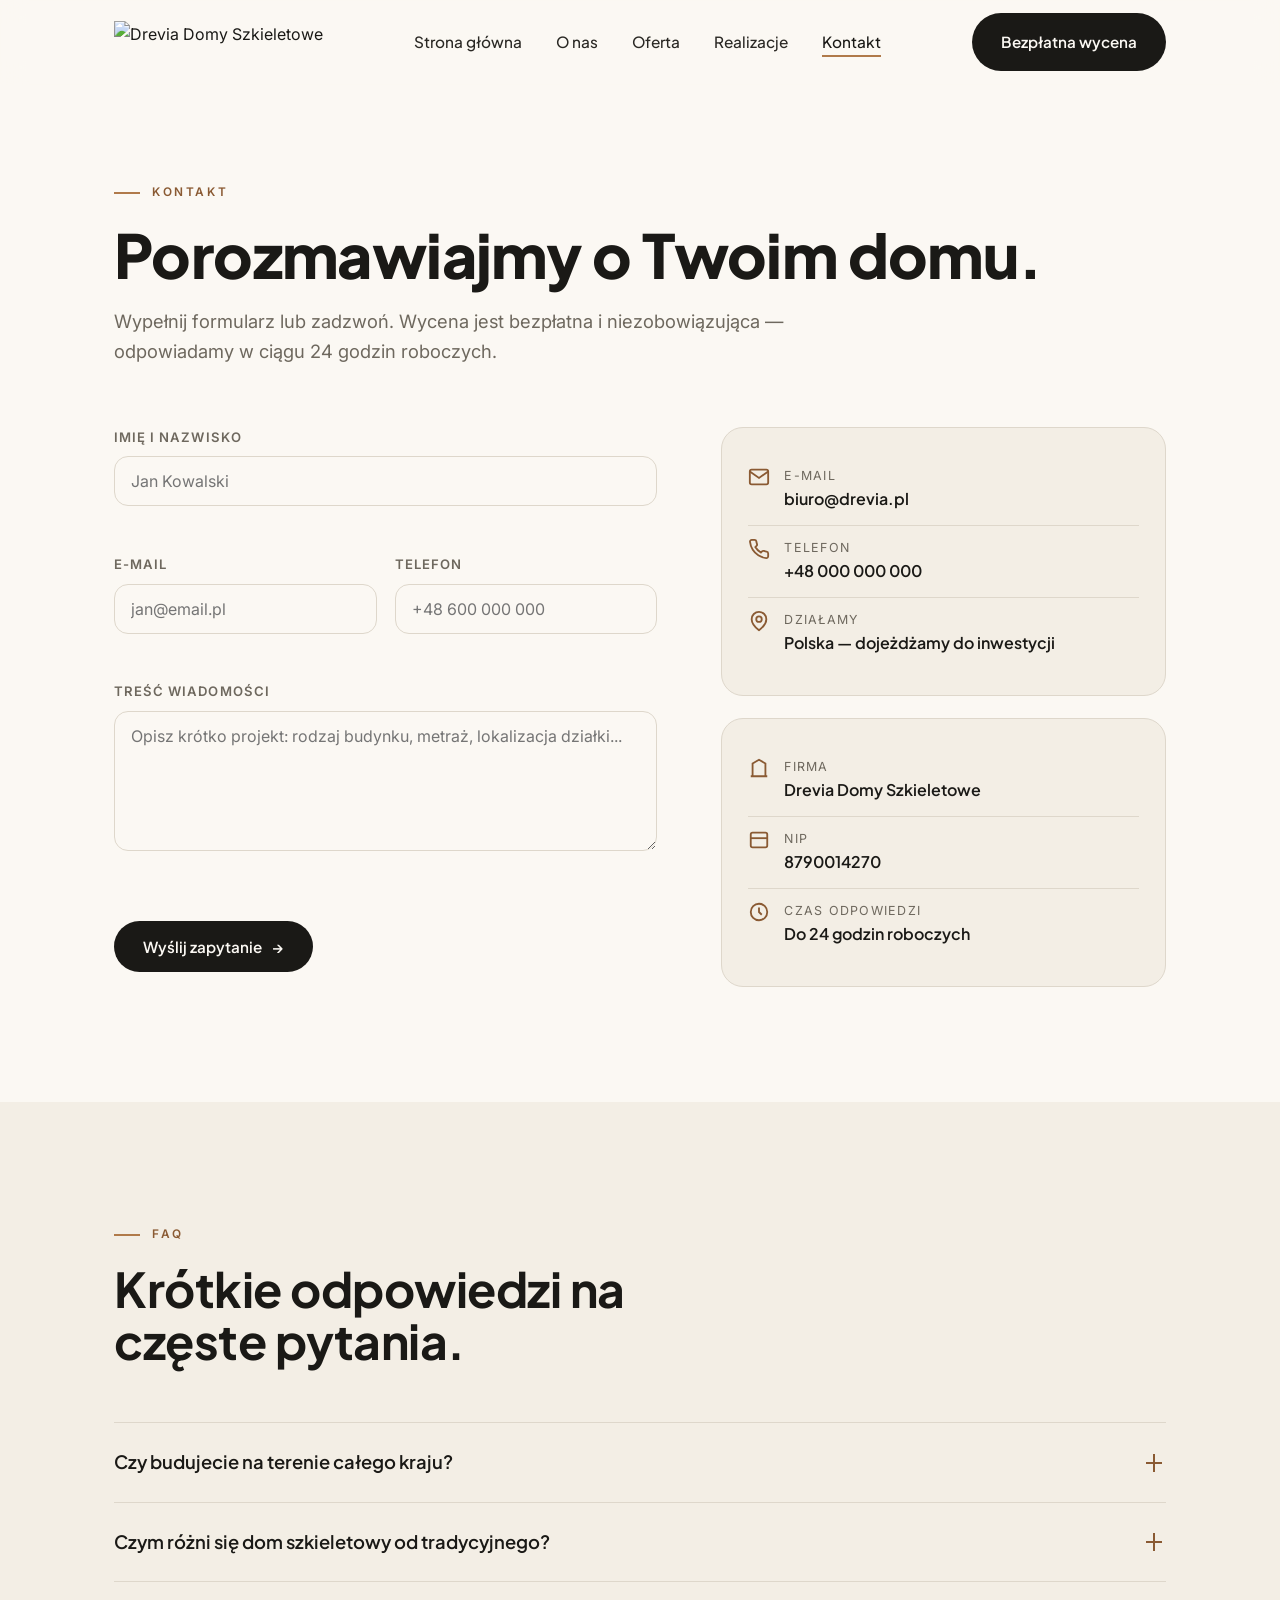
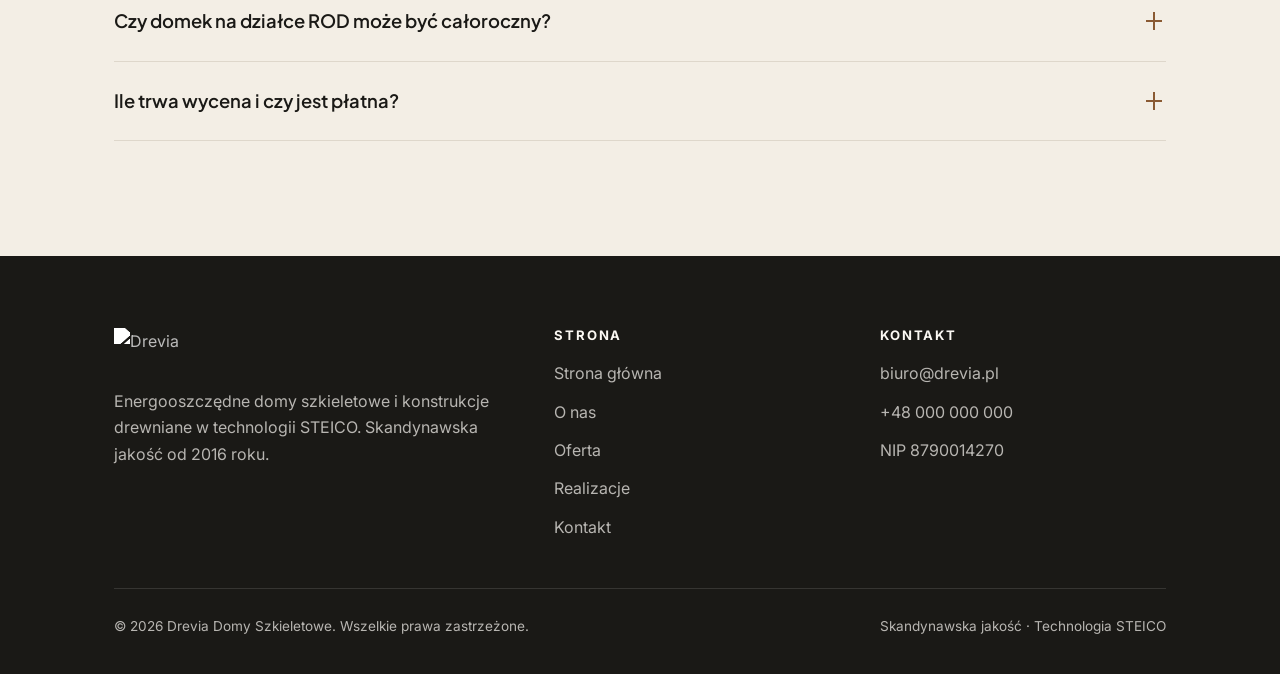
==== kontakt.html @ 4b8444c1 "Add files via upload" ====
<!DOCTYPE html>
<html lang="pl">
<head>
<meta charset="UTF-8">
<meta name="viewport" content="width=device-width, initial-scale=1">
<title>Kontakt — Drevia | Bezpłatna wycena domu szkieletowego</title>
<meta name="description" content="Skontaktuj się z Drevia. Bezpłatna wycena domu szkieletowego, tarasu lub sauny. Dane firmy, formularz i odpowiedzi na najczęstsze pytania.">
<link rel="icon" href="assets/mark.svg" type="image/svg+xml">
<link rel="stylesheet" href="styles.css">
</head>
<body>

<header class="site-header">
  <div class="wrap nav">
    <a class="logo" href="index.html"><img src="assets/logo.svg" alt="Drevia Domy Szkieletowe"></a>
    <nav>
      <ul class="nav-links">
        <li><a href="index.html">Strona główna</a></li>
        <li><a href="o-nas.html">O nas</a></li>
        <li><a href="oferta.html">Oferta</a></li>
        <li><a href="realizacje.html">Realizacje</a></li>
        <li><a class="active" href="kontakt.html">Kontakt</a></li>
      </ul>
    </nav>
    <a class="btn btn-primary nav-cta" href="#form">Bezpłatna wycena</a>
    <button class="burger" aria-label="Menu"><span></span><span></span><span></span></button>
  </div>
</header>

<section class="page-hero">
  <div class="wrap reveal in">
    <span class="eyebrow">Kontakt</span>
    <h1>Porozmawiajmy o Twoim domu.</h1>
    <p>Wypełnij formularz lub zadzwoń. Wycena jest bezpłatna i niezobowiązująca — odpowiadamy w ciągu 24 godzin roboczych.</p>
  </div>
</section>

<!-- FORMULARZ + DANE -->
<section style="padding-top:0">
  <div class="wrap contact-grid" id="form">
    <form class="form reveal in" id="contact-form" novalidate>
      <div class="field">
        <label for="name">Imię i nazwisko</label>
        <input id="name" name="name" type="text" placeholder="Jan Kowalski" required>
      </div>
      <div class="grid-2" style="gap:18px">
        <div class="field">
          <label for="email">E-mail</label>
          <input id="email" name="email" type="email" placeholder="jan@email.pl" required>
        </div>
        <div class="field">
          <label for="phone">Telefon</label>
          <input id="phone" name="phone" type="tel" placeholder="+48 600 000 000">
        </div>
      </div>
      <div class="field">
        <label for="message">Treść wiadomości</label>
        <textarea id="message" name="message" placeholder="Opisz krótko projekt: rodzaj budynku, metraż, lokalizacja działki..." required></textarea>
      </div>
      <div style="display:flex;align-items:center;gap:18px;flex-wrap:wrap">
        <button class="btn btn-primary" type="submit">Wyślij zapytanie <span class="arr">→</span></button>
        <span id="form-note" style="color:var(--timber-deep);font-weight:600;font-size:.92rem"></span>
      </div>
    </form>

    <aside class="contact-info reveal">
      <div class="info-card">
        <div class="row">
          <svg width="22" height="22" viewBox="0 0 24 24" fill="none" stroke="currentColor" stroke-width="2"><path d="M4 4h16v16H4z" opacity="0"/><path d="M22 6 12 13 2 6"/><rect x="2" y="4" width="20" height="16" rx="2"/></svg>
          <div><div class="k">E-mail</div><div class="v"><a href="mailto:biuro@drevia.pl">biuro@drevia.pl</a></div></div>
        </div>
        <div class="row">
          <svg width="22" height="22" viewBox="0 0 24 24" fill="none" stroke="currentColor" stroke-width="2"><path d="M22 16.9v3a2 2 0 0 1-2.2 2 19.8 19.8 0 0 1-8.6-3 19.5 19.5 0 0 1-6-6 19.8 19.8 0 0 1-3-8.6A2 2 0 0 1 4.1 2h3a2 2 0 0 1 2 1.7c.1 1 .4 1.9.7 2.8a2 2 0 0 1-.5 2.1L8 9.9a16 16 0 0 0 6 6l1.3-1.3a2 2 0 0 1 2.1-.5c.9.3 1.8.6 2.8.7a2 2 0 0 1 1.8 2z"/></svg>
          <div><div class="k">Telefon</div><div class="v"><a href="tel:+48000000000">+48 000 000 000</a></div></div>
        </div>
        <div class="row">
          <svg width="22" height="22" viewBox="0 0 24 24" fill="none" stroke="currentColor" stroke-width="2"><path d="M20 10c0 6-8 12-8 12s-8-6-8-12a8 8 0 0 1 16 0z"/><circle cx="12" cy="10" r="3"/></svg>
          <div><div class="k">Działamy</div><div class="v">Polska — dojeżdżamy do inwestycji</div></div>
        </div>
      </div>
      <div class="info-card">
        <div class="row">
          <svg width="22" height="22" viewBox="0 0 24 24" fill="none" stroke="currentColor" stroke-width="2"><path d="M3 21h18M5 21V7l7-4 7 4v14M9 9h.01M9 13h.01M9 17h.01M15 9h.01M15 13h.01M15 17h.01"/></svg>
          <div><div class="k">Firma</div><div class="v">Drevia Domy Szkieletowe</div></div>
        </div>
        <div class="row">
          <svg width="22" height="22" viewBox="0 0 24 24" fill="none" stroke="currentColor" stroke-width="2"><rect x="3" y="4" width="18" height="16" rx="2"/><path d="M3 10h18"/></svg>
          <div><div class="k">NIP</div><div class="v">8790014270</div></div>
        </div>
        <div class="row">
          <svg width="22" height="22" viewBox="0 0 24 24" fill="none" stroke="currentColor" stroke-width="2"><circle cx="12" cy="12" r="9"/><path d="M12 7v5l3 3"/></svg>
          <div><div class="k">Czas odpowiedzi</div><div class="v">Do 24 godzin roboczych</div></div>
        </div>
      </div>
    </aside>
  </div>
</section>

<!-- FAQ -->
<section class="bg-alt">
  <div class="wrap">
    <div class="section-head reveal">
      <span class="eyebrow">FAQ</span>
      <h2>Krótkie odpowiedzi na częste pytania.</h2>
    </div>
    <div class="faq reveal">
      <details>
        <summary>Czy budujecie na terenie całego kraju? <span class="ic"></span></summary>
        <p>Tak. Realizujemy inwestycje na terenie całej Polski. Zakres dojazdu ustalamy indywidualnie podczas pierwszej rozmowy — zależy on od skali i lokalizacji projektu.</p>
      </details>
      <details>
        <summary>Czym różni się dom szkieletowy od tradycyjnego? <span class="ic"></span></summary>
        <p>Dom szkieletowy powstaje znacznie szybciej, jest lekki i bardzo ciepły dzięki grubej izolacji w ścianie. W technologii STEICO ogranicza mostki termiczne, co przekłada się na niższe rachunki za ogrzewanie niż w typowym domu murowanym.</p>
      </details>
      <details>
        <summary>Czy domek na działce ROD może być całoroczny? <span class="ic"></span></summary>
        <p>Budujemy domki w standardzie całorocznym, z ciepłymi przegrodami pozwalającymi na komfortowy pobyt zimą. Zachowujemy przy tym wymiary i zasady wynikające z wytycznych ROD.</p>
      </details>
      <details>
        <summary>Ile trwa wycena i czy jest płatna? <span class="ic"></span></summary>
        <p>Wycena jest bezpłatna i niezobowiązująca. Po otrzymaniu opisu projektu wracamy z odpowiedzią w ciągu 24 godzin roboczych, a następnie ustalamy szczegóły kosztorysu.</p>
      </details>
    </div>
  </div>
</section>

<footer class="site-footer">
  <div class="wrap">
    <div class="footer-grid">
      <div><img src="assets/logo.svg" alt="Drevia"><p>Energooszczędne domy szkieletowe i konstrukcje drewniane w technologii STEICO. Skandynawska jakość od 2016 roku.</p></div>
      <div><h4>Strona</h4><ul>
        <li><a href="index.html">Strona główna</a></li><li><a href="o-nas.html">O nas</a></li>
        <li><a href="oferta.html">Oferta</a></li><li><a href="realizacje.html">Realizacje</a></li><li><a href="kontakt.html">Kontakt</a></li>
      </ul></div>
      <div><h4>Kontakt</h4><ul>
        <li><a href="mailto:biuro@drevia.pl">biuro@drevia.pl</a></li><li><a href="tel:+48000000000">+48 000 000 000</a></li><li>NIP 8790014270</li>
      </ul></div>
    </div>
    <div class="footer-bottom"><span>© 2026 Drevia Domy Szkieletowe. Wszelkie prawa zastrzeżone.</span><span>Skandynawska jakość · Technologia STEICO</span></div>
  </div>
</footer>

<script src="site.js"></script>
</body>
</html>
---- styles.css ----
/* ============================================================
   DREVIA — Domy Szkieletowe
   Paleta ziemi · drewno · biel · grafit · ciepła szarość
   Typografia: Plus Jakarta Sans (display) + Inter (body)
   ============================================================ */

@import url('https://fonts.googleapis.com/css2?family=Inter:wght@400;500;600&family=Plus+Jakarta+Sans:wght@500;600;700;800&display=swap');

:root {
  --paper:      #FBF8F3;
  --paper-2:    #F3EEE5;
  --ink:        #1A1916;
  --ink-soft:   #2A2824;
  --timber:     #B07A4A;
  --timber-deep:#8A5A33;
  --sand:       #E8E1D6;
  --stone:      #6E685E;
  --line:       #DED7CB;

  --maxw: 1180px;
  --gutter: clamp(20px, 5vw, 64px);
  --r: 14px;
  --r-lg: 22px;

  --f-display: 'Plus Jakarta Sans', system-ui, sans-serif;
  --f-body: 'Inter', system-ui, sans-serif;

  --ease: cubic-bezier(.22,.61,.36,1);
}

* { box-sizing: border-box; margin: 0; padding: 0; }

html { scroll-behavior: smooth; }

body {
  font-family: var(--f-body);
  color: var(--ink);
  background: var(--paper);
  line-height: 1.65;
  -webkit-font-smoothing: antialiased;
}

img { max-width: 100%; display: block; }
a { color: inherit; text-decoration: none; }

h1, h2, h3, h4 { font-family: var(--f-display); line-height: 1.08; font-weight: 700; letter-spacing: -.01em; }

.wrap { max-width: var(--maxw); margin: 0 auto; padding-inline: var(--gutter); }

.eyebrow {
  font-family: var(--f-body);
  font-size: .74rem;
  font-weight: 600;
  letter-spacing: .22em;
  text-transform: uppercase;
  color: var(--timber-deep);
  display: inline-flex;
  align-items: center;
  gap: 12px;
}
.eyebrow::before {
  content: "";
  width: 26px; height: 2px;
  background: var(--timber);
}

/* ---------- Buttons ---------- */
.btn {
  display: inline-flex; align-items: center; gap: 10px;
  font-family: var(--f-display); font-weight: 600; font-size: .95rem;
  padding: 15px 28px; border-radius: 100px;
  transition: all .35s var(--ease); cursor: pointer; border: 1px solid transparent;
}
.btn-primary { background: var(--ink); color: var(--paper); }
.btn-primary:hover { background: var(--timber-deep); transform: translateY(-2px); }
.btn-ghost { background: transparent; color: var(--ink); border-color: var(--ink); }
.btn-ghost:hover { background: var(--ink); color: var(--paper); }
.btn-light { background: var(--paper); color: var(--ink); }
.btn-light:hover { background: var(--timber); color: var(--paper); transform: translateY(-2px); }
.btn .arr { transition: transform .35s var(--ease); }
.btn:hover .arr { transform: translateX(4px); }

/* ---------- Header ---------- */
.site-header {
  position: sticky; top: 0; z-index: 50;
  background: color-mix(in srgb, var(--paper) 86%, transparent);
  backdrop-filter: blur(12px);
  border-bottom: 1px solid transparent;
  transition: border-color .3s, background .3s;
}
.site-header.scrolled { border-color: var(--line); }
.nav {
  display: flex; align-items: center; justify-content: space-between;
  height: 84px;
}
.nav .logo img { height: 42px; }
.nav-links { display: flex; align-items: center; gap: 34px; list-style: none; }
.nav-links a {
  font-family: var(--f-display); font-weight: 500; font-size: .96rem;
  position: relative; padding: 6px 0; color: var(--ink-soft);
}
.nav-links a::after {
  content: ""; position: absolute; left: 0; bottom: 0; height: 2px; width: 0;
  background: var(--timber); transition: width .3s var(--ease);
}
.nav-links a:hover::after, .nav-links a.active::after { width: 100%; }
.nav-links a.active { color: var(--ink); }
.nav-cta { display: inline-flex; }
.burger { display: none; background: none; border: 0; cursor: pointer; padding: 8px; }
.burger span { display: block; width: 26px; height: 2px; background: var(--ink); margin: 5px 0; transition: .3s; }

/* ---------- Hero ---------- */
.hero { position: relative; padding: clamp(60px, 9vw, 130px) 0 clamp(50px, 7vw, 100px); overflow: hidden; }
.hero-grid { display: grid; grid-template-columns: 1.05fr .95fr; gap: clamp(32px, 5vw, 72px); align-items: center; }
.hero h1 {
  font-size: clamp(2.6rem, 6vw, 4.6rem); font-weight: 800;
  letter-spacing: -.025em; margin: 22px 0 24px;
}
.hero h1 .accent { color: var(--timber-deep); }
.hero p.lead { font-size: 1.18rem; color: var(--stone); max-width: 30ch; margin-bottom: 36px; }
.hero-actions { display: flex; gap: 16px; flex-wrap: wrap; }
.hero-visual {
  position: relative; aspect-ratio: 4/5; border-radius: var(--r-lg); overflow: hidden;
}
.hero-stats {
  display: flex; gap: 40px; margin-top: 56px; padding-top: 40px; border-top: 1px solid var(--line);
}
.stat .n { font-family: var(--f-display); font-size: 2.4rem; font-weight: 800; color: var(--ink); }
.stat .l { font-size: .9rem; color: var(--stone); }

/* ---------- Wood placeholder ---------- */
.photo {
  background-color: var(--paper-2);
  background-image:
    repeating-linear-gradient(90deg, rgba(138,90,51,.05) 0 2px, transparent 2px 26px),
    repeating-linear-gradient(90deg, rgba(176,122,74,.10) 0 1px, transparent 1px 64px),
    linear-gradient(160deg, #cdb796 0%, #b8a07c 38%, #9c8466 72%, #7e6a52 100%);
  position: relative; color: var(--paper); overflow: hidden;
}
.photo::after {
  content: attr(data-label); position: absolute; left: 18px; bottom: 16px;
  font-family: var(--f-body); font-size: .72rem; font-weight: 600; letter-spacing: .16em;
  text-transform: uppercase; color: rgba(255,255,255,.82);
  background: rgba(26,25,22,.34); padding: 7px 12px; border-radius: 100px; backdrop-filter: blur(2px);
}
.photo.dark {
  background-image:
    repeating-linear-gradient(90deg, rgba(0,0,0,.12) 0 2px, transparent 2px 30px),
    linear-gradient(160deg, #3a342d 0%, #26221d 100%);
}

/* ---------- Section frame ---------- */
section { padding: clamp(64px, 9vw, 120px) 0; }
.section-head { max-width: 60ch; margin-bottom: clamp(36px, 5vw, 56px); }
.section-head h2 { font-size: clamp(2rem, 4vw, 3rem); margin: 18px 0 16px; }
.section-head p { color: var(--stone); font-size: 1.08rem; }
.bg-alt { background: var(--paper-2); }
.bg-ink { background: var(--ink); color: var(--paper); }
.bg-ink .section-head p, .bg-ink p { color: rgba(251,248,243,.72); }
.bg-ink h2, .bg-ink h3 { color: var(--paper); }

/* ---------- About teaser (split) ---------- */
.split { display: grid; grid-template-columns: 1fr 1fr; gap: clamp(32px, 5vw, 72px); align-items: center; }
.split .visual { aspect-ratio: 5/4; border-radius: var(--r-lg); }
.split p { color: var(--stone); margin-bottom: 18px; }
.tick { list-style: none; margin: 24px 0; display: grid; gap: 14px; }
.tick li { display: flex; gap: 12px; align-items: flex-start; font-weight: 500; color: var(--ink-soft); }
.tick svg { flex: none; margin-top: 3px; color: var(--timber-deep); }

/* ---------- Cards / offer grid ---------- */
.grid-3 { display: grid; grid-template-columns: repeat(3, 1fr); gap: 22px; }
.grid-2 { display: grid; grid-template-columns: repeat(2, 1fr); gap: 22px; }
.card {
  background: var(--paper); border: 1px solid var(--line); border-radius: var(--r-lg);
  overflow: hidden; transition: transform .4s var(--ease), box-shadow .4s var(--ease);
  display: flex; flex-direction: column;
}
.card:hover { transform: translateY(-6px); box-shadow: 0 26px 50px -28px rgba(42,40,36,.45); }
.card .thumb { aspect-ratio: 16/11; }
.card .body { padding: 26px 26px 30px; flex: 1; display: flex; flex-direction: column; }
.card h3 { font-size: 1.3rem; margin-bottom: 10px; }
.card p { color: var(--stone); font-size: .97rem; margin-bottom: 18px; flex: 1; }
.card .more { font-family: var(--f-display); font-weight: 600; color: var(--timber-deep); font-size: .92rem;
  display: inline-flex; gap: 8px; align-items: center; }
.card .more .arr { transition: transform .3s var(--ease); }
.card:hover .more .arr { transform: translateX(4px); }

/* ---------- Atuty (feature rows on ink) ---------- */
.atuty { display: grid; grid-template-columns: repeat(3,1fr); gap: 1px; background: rgba(255,255,255,.1);
  border-radius: var(--r-lg); overflow: hidden; }
.atut { background: var(--ink); padding: 40px 34px; }
.atut .num { font-family: var(--f-display); font-weight: 800; color: var(--timber); font-size: 1rem; letter-spacing: .1em; }
.atut h3 { font-size: 1.35rem; margin: 18px 0 12px; }
.atut p { font-size: .98rem; }

/* ---------- CTA band ---------- */
.cta-band { text-align: center; }
.cta-band h2 { font-size: clamp(2.2rem, 5vw, 3.4rem); max-width: 18ch; margin: 0 auto 22px; }
.cta-band p { max-width: 50ch; margin: 0 auto 36px; }
.cta-actions { display: flex; gap: 16px; justify-content: center; flex-wrap: wrap; }

/* ---------- Process steps ---------- */
.steps { display: grid; grid-template-columns: repeat(4,1fr); gap: 22px; counter-reset: s; }
.step { position: relative; padding-top: 26px; border-top: 2px solid var(--ink); }
.step .n { font-family: var(--f-display); font-weight: 800; font-size: 1rem; color: var(--timber-deep); }
.step h3 { font-size: 1.18rem; margin: 12px 0 10px; }
.step p { color: var(--stone); font-size: .95rem; }

/* ---------- Gallery / portfolio ---------- */
.filters { display: flex; gap: 10px; flex-wrap: wrap; margin-bottom: 38px; }
.filters button {
  font-family: var(--f-display); font-weight: 600; font-size: .92rem; cursor: pointer;
  padding: 10px 20px; border-radius: 100px; border: 1px solid var(--line);
  background: transparent; color: var(--ink-soft); transition: .3s;
}
.filters button.active, .filters button:hover { background: var(--ink); color: var(--paper); border-color: var(--ink); }
.gallery { display: grid; grid-template-columns: repeat(3,1fr); gap: 18px; }
.gallery .item { border-radius: var(--r); overflow: hidden; aspect-ratio: 4/3; position: relative; cursor: pointer; }
.gallery .item .meta {
  position: absolute; inset: auto 0 0 0; padding: 22px 18px 16px;
  background: linear-gradient(to top, rgba(26,25,22,.78), transparent);
  color: var(--paper); transform: translateY(8px); opacity: 0; transition: .4s var(--ease);
}
.gallery .item:hover .meta { transform: translateY(0); opacity: 1; }
.gallery .item .meta b { font-family: var(--f-display); display: block; font-size: 1.02rem; }
.gallery .item .meta span { font-size: .82rem; opacity: .82; }
.gallery .item.hide { display: none; }

/* ---------- Case study ---------- */
.case { display: grid; grid-template-columns: 1.1fr .9fr; gap: clamp(28px,4vw,56px); align-items: center; }
.case .visual { aspect-ratio: 4/3; border-radius: var(--r-lg); }
.case-specs { display: grid; grid-template-columns: 1fr 1fr; gap: 1px; background: var(--line);
  border: 1px solid var(--line); border-radius: var(--r); overflow: hidden; margin-top: 26px; }
.case-specs div { background: var(--paper); padding: 18px 20px; }
.case-specs .k { font-size: .76rem; letter-spacing: .12em; text-transform: uppercase; color: var(--stone); }
.case-specs .v { font-family: var(--f-display); font-weight: 700; font-size: 1.1rem; }

/* ---------- Contact ---------- */
.contact-grid { display: grid; grid-template-columns: 1.1fr .9fr; gap: clamp(32px,5vw,64px); }
.form { display: grid; gap: 18px; }
.field label { font-size: .82rem; font-weight: 600; letter-spacing: .08em; text-transform: uppercase; color: var(--stone); display: block; margin-bottom: 8px; }
.field input, .field textarea {
  width: 100%; font-family: var(--f-body); font-size: 1rem; color: var(--ink);
  padding: 14px 16px; border: 1px solid var(--line); border-radius: var(--r); background: var(--paper);
  transition: border-color .25s;
}
.field input:focus, .field textarea:focus { outline: none; border-color: var(--timber); }
.field textarea { min-height: 140px; resize: vertical; }
.contact-info { display: grid; gap: 22px; align-content: start; }
.info-card { border: 1px solid var(--line); border-radius: var(--r-lg); padding: 26px; background: var(--paper-2); }
.info-card .row { display: flex; gap: 14px; padding: 12px 0; border-bottom: 1px solid var(--line); }
.info-card .row:last-child { border: 0; }
.info-card .row svg { color: var(--timber-deep); flex: none; }
.info-card .k { font-size: .78rem; letter-spacing: .1em; text-transform: uppercase; color: var(--stone); }
.info-card .v { font-family: var(--f-display); font-weight: 600; }

/* ---------- FAQ accordion ---------- */
.faq { display: grid; gap: 0; border-top: 1px solid var(--line); }
.faq details { border-bottom: 1px solid var(--line); }
.faq summary {
  cursor: pointer; list-style: none; padding: 24px 0;
  font-family: var(--f-display); font-weight: 600; font-size: 1.15rem;
  display: flex; justify-content: space-between; gap: 20px; align-items: center;
}
.faq summary::-webkit-details-marker { display: none; }
.faq summary .ic { flex: none; width: 24px; height: 24px; position: relative; transition: transform .3s; }
.faq summary .ic::before, .faq summary .ic::after { content: ""; position: absolute; background: var(--timber-deep); }
.faq summary .ic::before { top: 11px; left: 4px; width: 16px; height: 2px; }
.faq summary .ic::after { top: 3px; left: 11px; width: 2px; height: 18px; transition: transform .3s; }
.faq details[open] summary .ic::after { transform: scaleY(0); }
.faq details > p { padding: 0 44px 26px 0; color: var(--stone); }

/* ---------- Page hero (subpages) ---------- */
.page-hero { padding: clamp(56px,7vw,100px) 0 clamp(40px,5vw,60px); }
.page-hero h1 { font-size: clamp(2.4rem,5vw,3.8rem); font-weight: 800; margin: 20px 0 18px; }
.page-hero p { color: var(--stone); font-size: 1.15rem; max-width: 56ch; }

/* ---------- Footer ---------- */
.site-footer { background: var(--ink); color: rgba(251,248,243,.7); padding: 72px 0 36px; }
.footer-grid { display: grid; grid-template-columns: 1.4fr 1fr 1fr; gap: 40px; padding-bottom: 48px; border-bottom: 1px solid rgba(255,255,255,.12); }
.site-footer img { height: 40px; filter: brightness(0) invert(1); margin-bottom: 20px; }
.site-footer h4 { color: var(--paper); font-size: .82rem; letter-spacing: .14em; text-transform: uppercase; margin-bottom: 18px; font-family: var(--f-body); }
.site-footer ul { list-style: none; display: grid; gap: 12px; }
.site-footer a:hover { color: var(--timber); }
.footer-bottom { display: flex; justify-content: space-between; gap: 16px; padding-top: 26px; font-size: .85rem; flex-wrap: wrap; }

/* ---------- Reveal animation ---------- */
.reveal { opacity: 0; transform: translateY(22px); transition: opacity .7s var(--ease), transform .7s var(--ease); }
.reveal.in { opacity: 1; transform: none; }

/* ---------- Responsive ---------- */
@media (max-width: 900px) {
  .hero-grid, .split, .case, .contact-grid { grid-template-columns: 1fr; }
  .hero-visual { aspect-ratio: 16/11; order: -1; }
  .grid-3, .atuty, .steps, .gallery { grid-template-columns: 1fr 1fr; }
  .footer-grid { grid-template-columns: 1fr 1fr; }
  .nav-links, .nav-cta { display: none; }
  .nav-links.open {
    display: flex; flex-direction: column; position: absolute; top: 84px; left: 0; right: 0;
    background: var(--paper); padding: 24px var(--gutter); gap: 18px; border-bottom: 1px solid var(--line);
  }
  .burger { display: block; }
}
@media (max-width: 560px) {
  .grid-3, .grid-2, .atuty, .steps, .gallery, .case-specs, .footer-grid { grid-template-columns: 1fr; }
  .hero-stats { flex-wrap: wrap; gap: 24px; }
}
@media (prefers-reduced-motion: reduce) {
  * { scroll-behavior: auto; }
  .reveal { opacity: 1; transform: none; transition: none; }
}
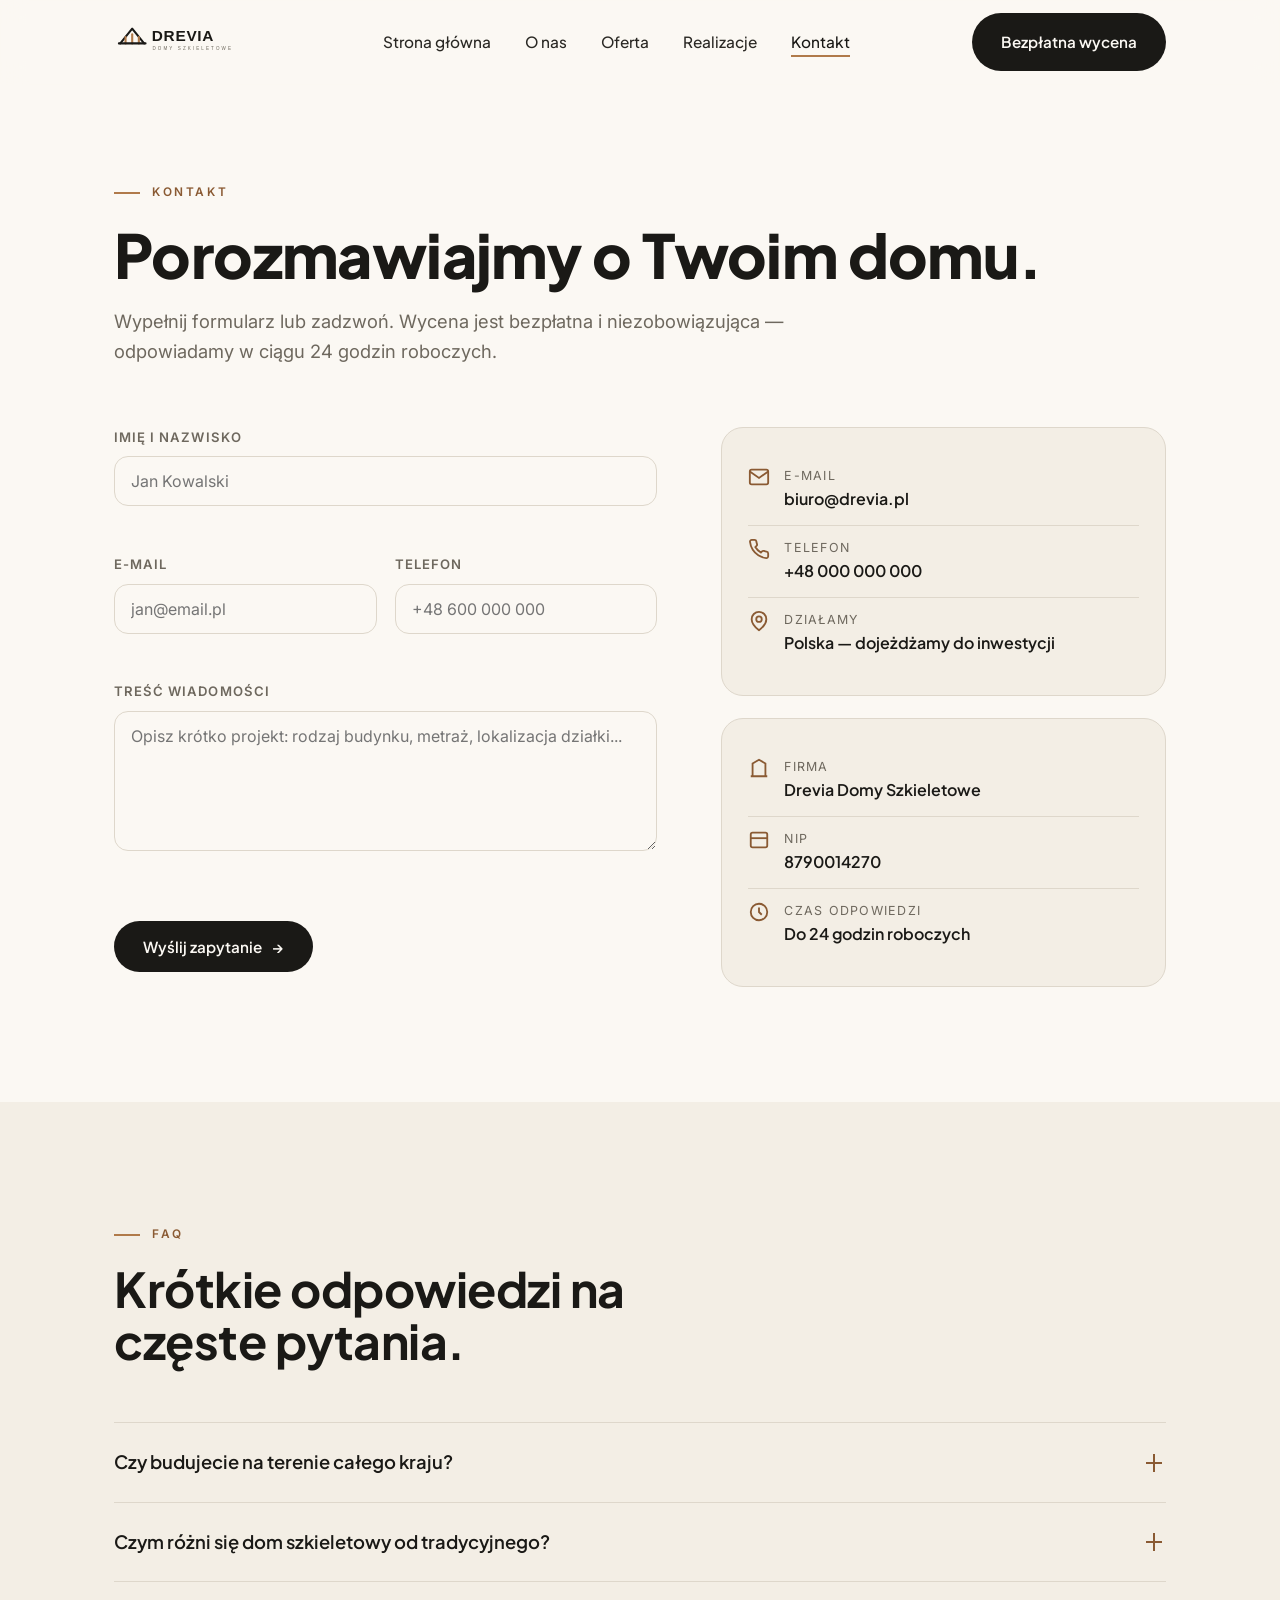
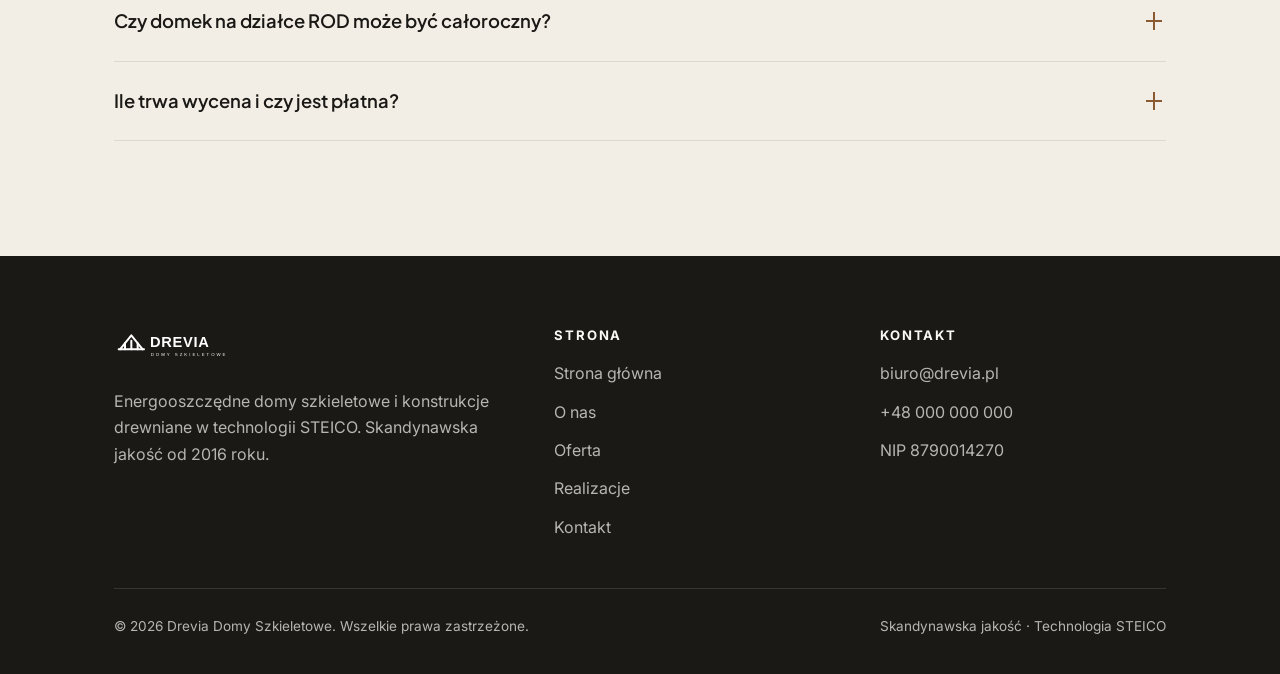
==== commit 8e049087: "Update kontakt.html" ====
--- a/kontakt.html
+++ b/kontakt.html
@@ -12,7 +12,7 @@
 
 <header class="site-header">
   <div class="wrap nav">
-    <a class="logo" href="index.html"><img src="assets/logo.svg" alt="Drevia Domy Szkieletowe"></a>
+    <a class="logo" href="index.html"><img src="logo.svg" alt="Drevia Domy Szkieletowe"></a>
     <nav>
       <ul class="nav-links">
         <li><a href="index.html">Strona główna</a></li>
@@ -127,7 +127,7 @@
 <footer class="site-footer">
   <div class="wrap">
     <div class="footer-grid">
-      <div><img src="assets/logo.svg" alt="Drevia"><p>Energooszczędne domy szkieletowe i konstrukcje drewniane w technologii STEICO. Skandynawska jakość od 2016 roku.</p></div>
+      <div><img src="logo.svg" alt="Drevia"><p>Energooszczędne domy szkieletowe i konstrukcje drewniane w technologii STEICO. Skandynawska jakość od 2016 roku.</p></div>
       <div><h4>Strona</h4><ul>
         <li><a href="index.html">Strona główna</a></li><li><a href="o-nas.html">O nas</a></li>
         <li><a href="oferta.html">Oferta</a></li><li><a href="realizacje.html">Realizacje</a></li><li><a href="kontakt.html">Kontakt</a></li>
